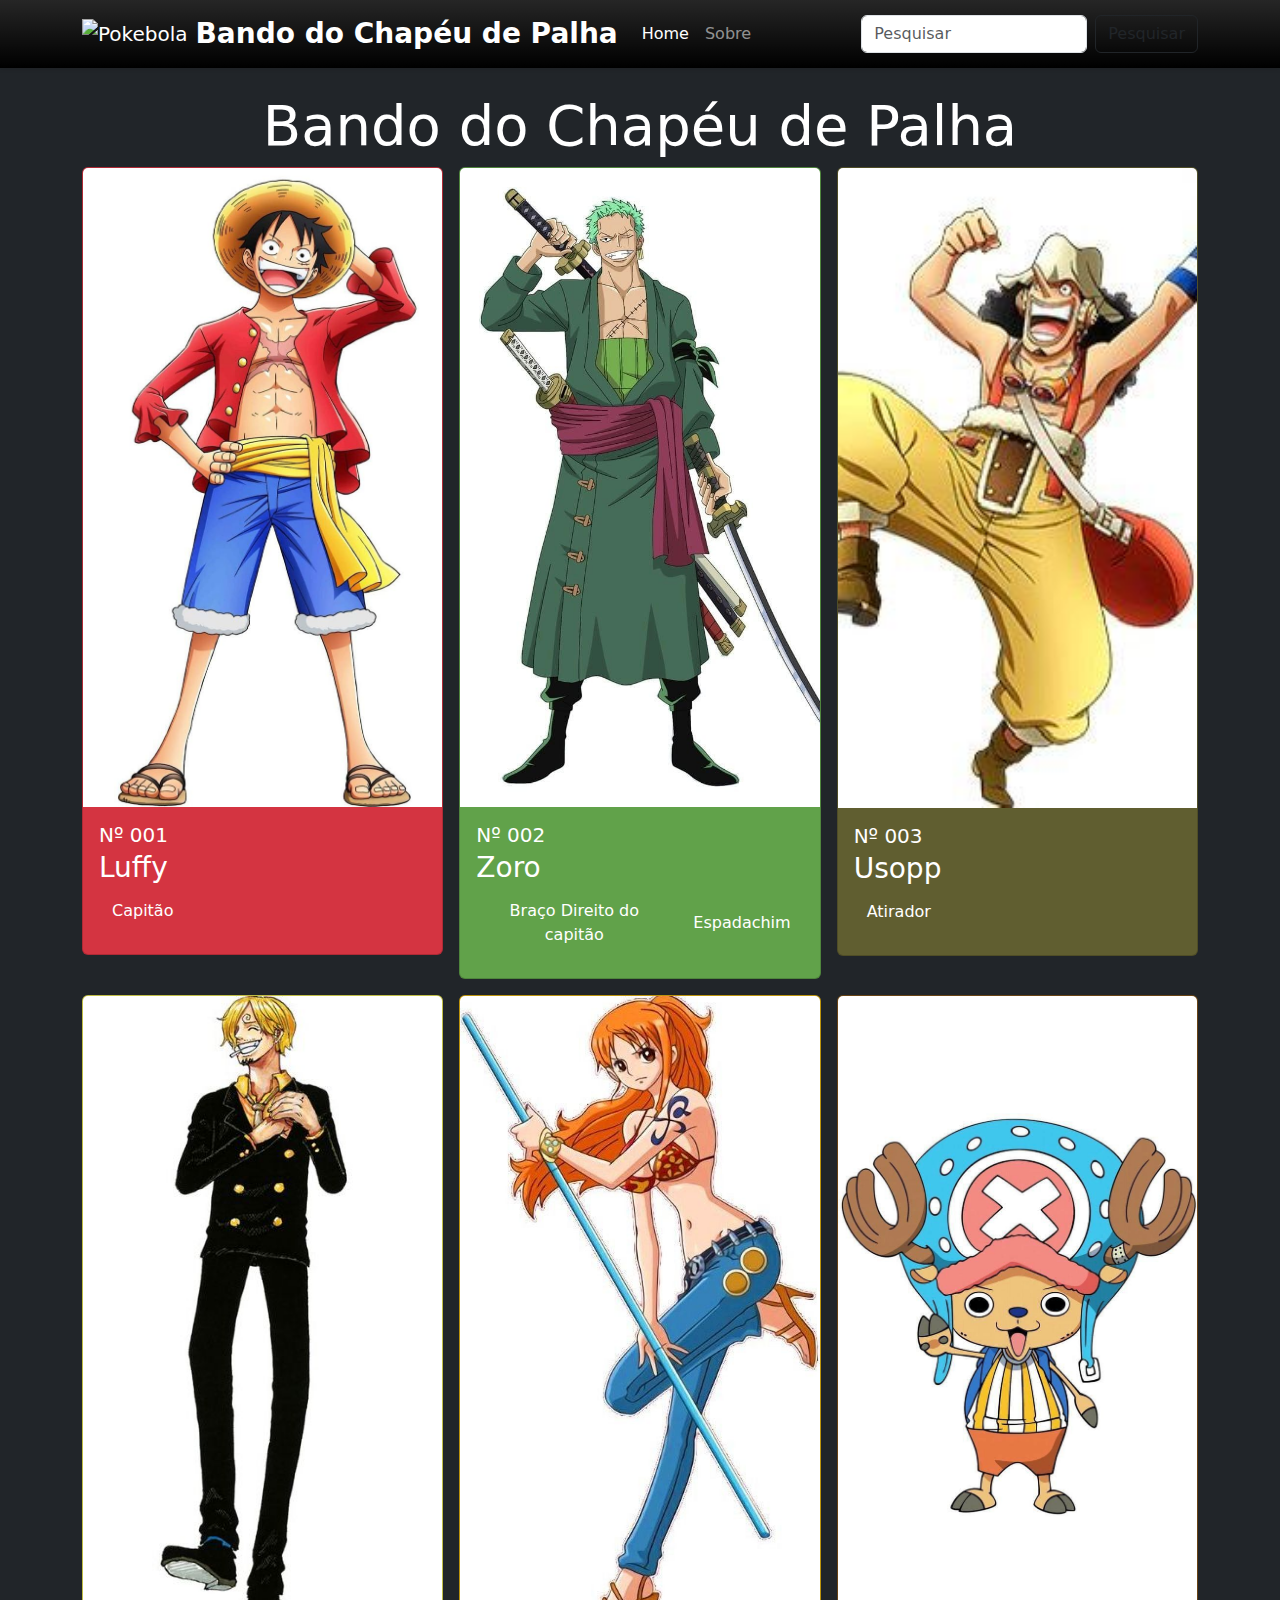
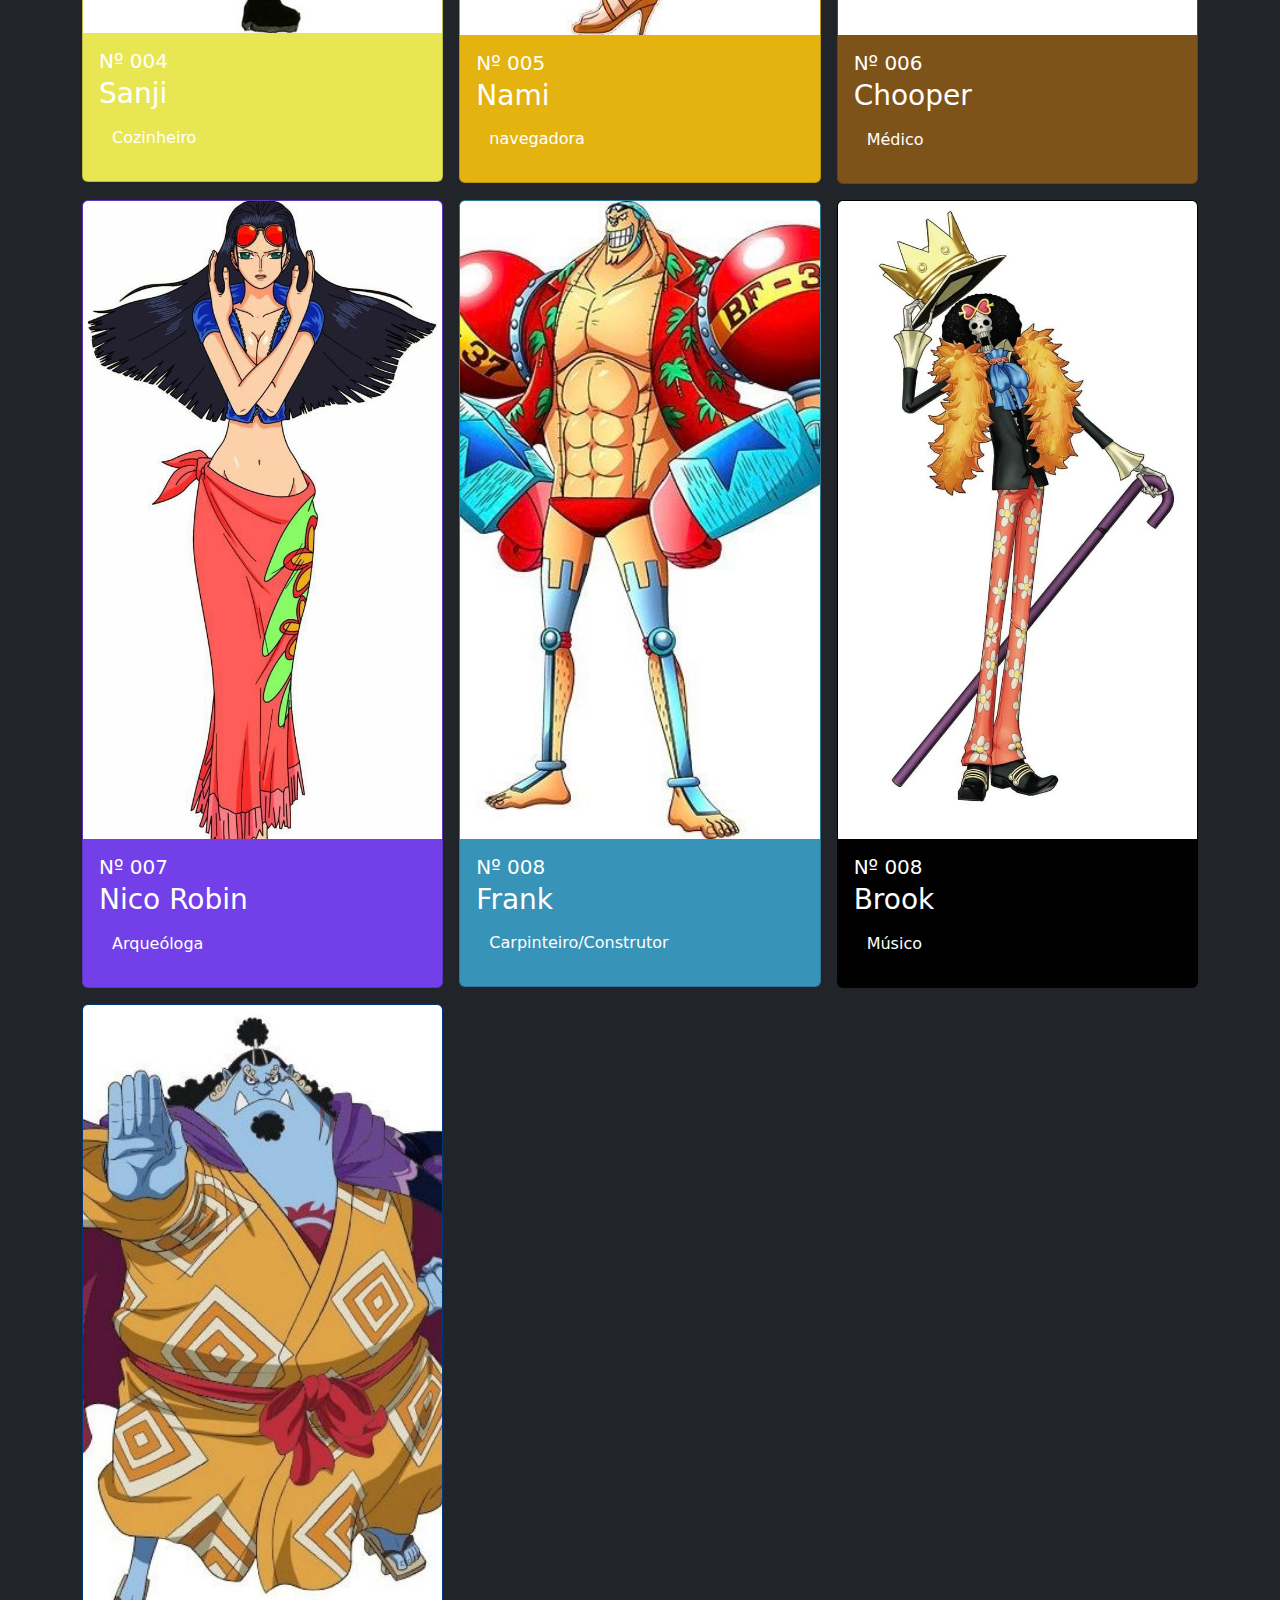
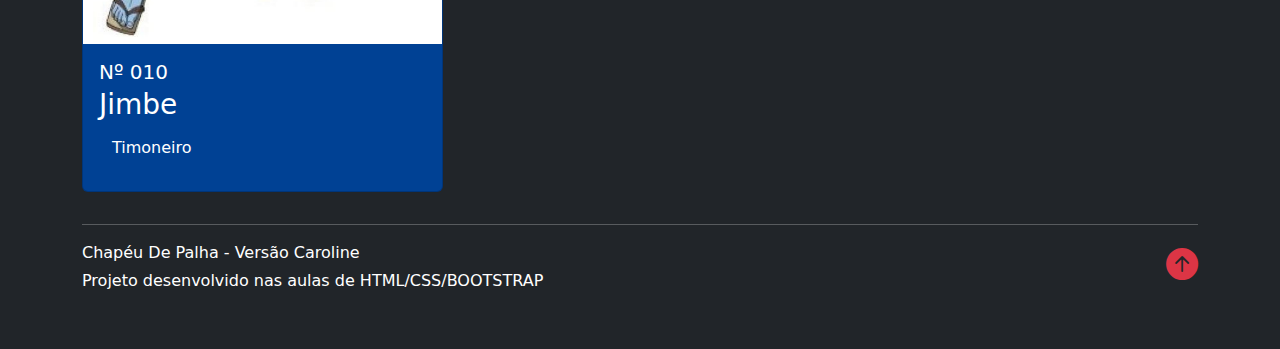
==== index.html @ 9c753f0f "Chapéu de palha" ====
<!DOCTYPE html>
<html lang="pt-br">

<head>
    <meta charset="UTF-8">
    <meta name="viewport" content="width=device-width, initial-scale=1.0">
    <title>Bando do Chapéu de Palha</title>


    <link rel="shortcut icon" href="img/" type="image/x-icon">

    <link rel="stylesheet" href="	https://cdn.jsdelivr.net/npm/bootstrap@5.3.3/dist/css/bootstrap.min.css">
    <link rel="stylesheet" href="css/site.css">
</head>

<body class="min-vh-100 bg-dark">
    <header>
        <nav class="navbar navbar-expand-lg navbar navbar-dark shadow-sm bg-black   bg-gradient">
            <div class="container ">
                <a href="index.html" class="navbar-brand d-flex align-items-center">
                    <img src="img/favicons/favicon-32x32.png" alt="Pokebola" class="me-2">
                    <strong class="fs-3">Bando do Chapéu de Palha</strong>
                </a>
                <button class="navbar-toggler" type="button" data-bs-toggle="collapse"
                    data-bs-target="#navbarSupportedContent" aria-controls="navbarSupportedContent"
                    aria-expanded="false" aria-label="Toggle navigation">
                    <span class="navbar-toggler-icon"></span>
                </button>
                <div class="collapse navbar-collapse" id="navbarSupportedContent">
                    <ul class="navbar-nav me-auto mb-2 mb-lg-0">
                        <li class="nav-item">
                            <a class="nav-link active" aria-current="page" href="index.html">Home</a>
                        </li>
                        <li class="nav-item">
                            <a class="nav-link" href="#">Sobre</a>
                        </li>
                    </ul>
                    <form class="d-flex" role="search">
                        <input class="form-control me-2" type="search" placeholder="Pesquisar" aria-label="Search">
                        <button class="btn btn-outline-dark" type="submit">Pesquisar</button>
                    </form>
                </div>
            </div>
        </nav>
    </header>

    <main>
        <div class="container text-white pt-4">
            <div class="row">
                <div class="col text-center">
                    <h1 class="display-4 text-white">
                        Bando do Chapéu de Palha

                </div>
            </div>
            <div class="row row -cols-1 row-cols-sm-2 row-cols-md-3  g-3">
                <!-- Inicio do Card do Luffy -->
                <div class="col">
                    <a href="Luffy.html" class="text-decoration-none">
                        <div class="card" style="background-color: rgba(235, 54, 69, 0.89);">
                            <img src="img/001 - luffy.jpg" alt="Luffy" class="card-img-top">
                            <div class="card-body text-white">
                                <h5 class="card-text mb-1">Nº 001</h5>
                                <h3 class="card-title">Luffy</h3>
                                <div class="d-flex gap-2 my-2">
                                    <button class="btn btn-Humano com usuário de agumanomi text-white">Capitão</button>
                                </div>
                            </div>
                        </div>
                    </a>
                </div>
                <!-- Fim do Card do Luffy -->

                <!-- Inicio do Card do Zoro -->
                <div class="col">
                    <a href="Zoro.html" class="text-decoration-none">
                        <div class="card" style="background-color: rgba(119, 204, 85, 0.75);">
                            <img src="img/002-Zoro.jpg" alt="Zoro" class="card-img-top">
                            <div class="card-body text-white">
                                <h5 class="card-text mb-1">Nº 002</h5>
                                <h3 class="card-title">Zoro</h3>
                                <div class="d-flex gap-2 my-2">
                                    <button class="btn btn-Braço Direito do capitão text-white">Braço Direito do
                                        capitão</button>
                                    <button class="btn btn-Humano text-white">Espadachim</button>
                                </div>
                            </div>
                        </div>
                    </a>
                </div>
                <!-- Fim do Card do Zoro -->

                <!-- Inicio do Card do Usopp -->
                <div class="col">
                    <a href="Usopp.html" class="text-decoration-none">
                        <div class="card" style="background-color: rgba(112, 108, 49, 0.808);">
                            <img src="img/004-usopp.jpg" alt="Usopp" class="card-img-top">
                            <div class="card-body text-white">
                                <h5 class="card-text mb-1">Nº 003</h5>
                                <h3 class="card-title">Usopp</h3>
                                <div class="d-flex gap-2 my-2">
                                    <button class="btn btn-Humano text-white">Atirador</button>
                                </div>
                            </div>
                        </div>
                    </a>
                </div>
                <!-- Fim do Card do Usopp -->


                <!-- Inicio do Card do Sanji -->
                <div class="col">
                    <a href="Sanji.html" class="text-decoration-none"></a>
                    <div class="card" style="background-color: rgb(233, 230, 84);">
                        <img src="img/003-sanji.jpg" alt="Sanji" class="card-img-top">
                        <div class="card-body text-white">
                            <h5 class="card-text mb-1">Nº 004</h5>
                            <h3 class="card-title">Sanji</h3>
                            <div class="d-flex gap-2 my-2">
                                <button class="btn btn-Humano text-white">Cozinheiro</button>
                            </div>
                        </div>
                    </div>
                    </a>
                </div>
                <!-- Fim do Card do Sanji -->

                <!-- Inicio do Card do Nami -->
                <div class="col">
                    <a href="Nami.html" class="text-decoration-none"></a>
                    <div class="card" style="background-color: rgba(236, 184, 14, 0.966);">
                        <img src="img/005-Nami.jpg" alt="Nami" class="card-img-top">
                        <div class="card-body text-white">
                            <h5 class="card-text mb-1">Nº 005</h5>
                            <h3 class="card-title">Nami</h3>
                            <div class="d-flex gap-2 my-2">
                                <button class="btn btn-Humana text-white">navegadora </button>
                            </div>
                        </div>
                    </div>
                    </a>
                </div>
                <!-- Fim do Card do Nami -->

                <!-- Inicio do Card do Chooper -->
                <div class="col">
                    <a href="Chooper" class="text-decoration-none"></a>
                    <div class="card" style="background-color: rgba(240, 139, 6, 0.452);">
                        <img src="img/006-Chooper.jpg" alt="Chooper" class="card-img-top">
                        <div class="card-body text-white">
                            <h5 class="card-text mb-1">Nº 006</h5>
                            <h3 class="card-title">Chooper</h3>
                            <div class="d-flex gap-2 my-2">
                                <button class="btn btn-Rena text-white">Médico</button>
                            </div>
                        </div>
                    </div>
                    </a>
                </div>
                <!-- Fim do Card do Chooper -->
                <!-- Inicio do Card do Nico Robin -->
                <div class="col">
                    <a href="Nico Robin" class="text-decoration-none">
                        <div class="card" style="background-color: rgba(117, 64, 241, 0.966);">
                            <img src="img/007-Nico Robin.jpg" alt="Squirtle" class="card-img-top">
                            <div class="card-body text-white">
                                <h5 class="card-text mb-1">Nº 007</h5>
                                <h3 class="card-title">Nico Robin</h3>
                                <div class="d-flex gap-2 my-2">
                                    <button class="btn btn-Humana usuária de agumanomi text-white">Arqueóloga</button>
                                </div>
                            </div>
                        </div>
                    </a>
                </div>
                <!-- Fim do Card do Nico Robin -->
                <!-- Inicio do Card do Frank -->
                <div class="col">
                    <a href="Frank" class="text-decoration-none"></a>
                    <div class="card" style="background-color: rgba(64, 191, 241, 0.719);">
                        <img src="img/008-Frank.jpg" alt="Frank" class="card-img-top">
                        <div class="card-body text-white">
                            <h5 class="card-text mb-1">Nº 008</h5>
                            <h3 class="card-title">Frank</h3>
                            <div class="d-flex gap-2 my-2">
                                <button class="btn btn-Ciborg text-white">Carpinteiro/Construtor</button>
                            </div>
                        </div>
                    </div>
                    </a>
                </div>
                <!-- Fim do Card do Frank -->
                <!-- Inicio do Card do Brook -->
                <div class="col">
                    <a href="Brook" class="text-decoration-none"></a>
                    <div class="card" style="background-color: rgba(0, 0, 0, 0.952);">
                        <img src="img/009-Brook.jpg" alt="Brook" class="card-img-top">
                        <div class="card-body text-white">
                            <h5 class="card-text mb-1">Nº 008</h5>
                            <h3 class="card-title">Brook</h3>
                            <div class="d-flex gap-2 my-2">
                                <button class="btn btn-Esqueleto text-white">Músico</button>
                            </div>
                        </div>
                    </div>
                    </a>
                </div>
                <!-- Fim do Card do Brook -->

                <!-- Inicio do Card do Jimbe -->
                <div class="col">
                    <a href="Jinbe" class="text-decoration-none"></a>
                    <div class="card" style="background-color: rgba(0, 66, 151, 0.979);">
                        <img src="img/010-jimbei.jpg" alt="Jinbe" class="card-img-top">
                        <div class="card-body text-white">
                            <h5 class="card-text mb-1">Nº 010</h5>
                            <h3 class="card-title">Jimbe</h3>
                            <div class="d-flex gap-2 my-2">
                                <button class="btn btn-Homem peixe text-white">Timoneiro</button>
                            </div>
                        </div>
                    </div>
                    </a>
                </div>
                <!-- Fim do Card do Jimbe -->

            </div>
        </div>
    </main>

    <footer class="py-3">
        <div class="container text-white">
            <hr>
            <p class="float-end">
                <a href="#">
                    <i class="bi bi-arrow-up-circle-fill text-danger fs-2"></i>
                </a>
            </p>
            <p class="mb-1"> Chapéu De Palha - Versão Caroline</p>
            <p>Projeto desenvolvido nas aulas de HTML/CSS/BOOTSTRAP</p>
        </div>
    </footer>
    <script src="https://cdn.jsdelivr.net/npm/bootstrap@5.3.3/dist/js/bootstrap.bundle.min.js"></script>
</body>

</html>170,170,153
---- css/site.css ----
@import url("https://cdn.jsdelivr.net/npm/bootstrap-icons@1.11.3/font/bootstrap-icons.min.css");

.btn-Aço {
    background-color: #aab
}

.btn-Água{
    background-color: #39f;
}

.btn-Dragão{
    background-color: #76e;
}

.btn-Elétrico {
    background-color: #fc3;
}

.btn-Fada{
    background-color: #e9e;
}

.btn-Fantasma{
    background-color: #66b;
}

.btn-Fogo{
    background-color: #f42;
}

.btn-Gelo{
    background-color: #6cf;
}

.btn-Inseto{
    background-color: #ab6;
}

.btn-Lutador{
    background-color: #b54;
}

.btn-Normal{
    background-color: #aa9;
}

.btn-Pedra{
    background-color: #ba6;
}

.btn-Planta{
    background-color: #7c5;
}

.btn-Psíquico{
    background-color: #f59;
}

.btn-Sombrio{
    background-color: #754;
}

.btn-Terrestre{
    background-color: #db5;
}

.btn-Venenoso{
    background-color: #a59;
}

.btn-Voador{
    background-color: #89f;
}

.card:hover{
    transform: scale(1.06);
    transition: 0.6s;
    z-index: 100;
    cursor: pointer;
}
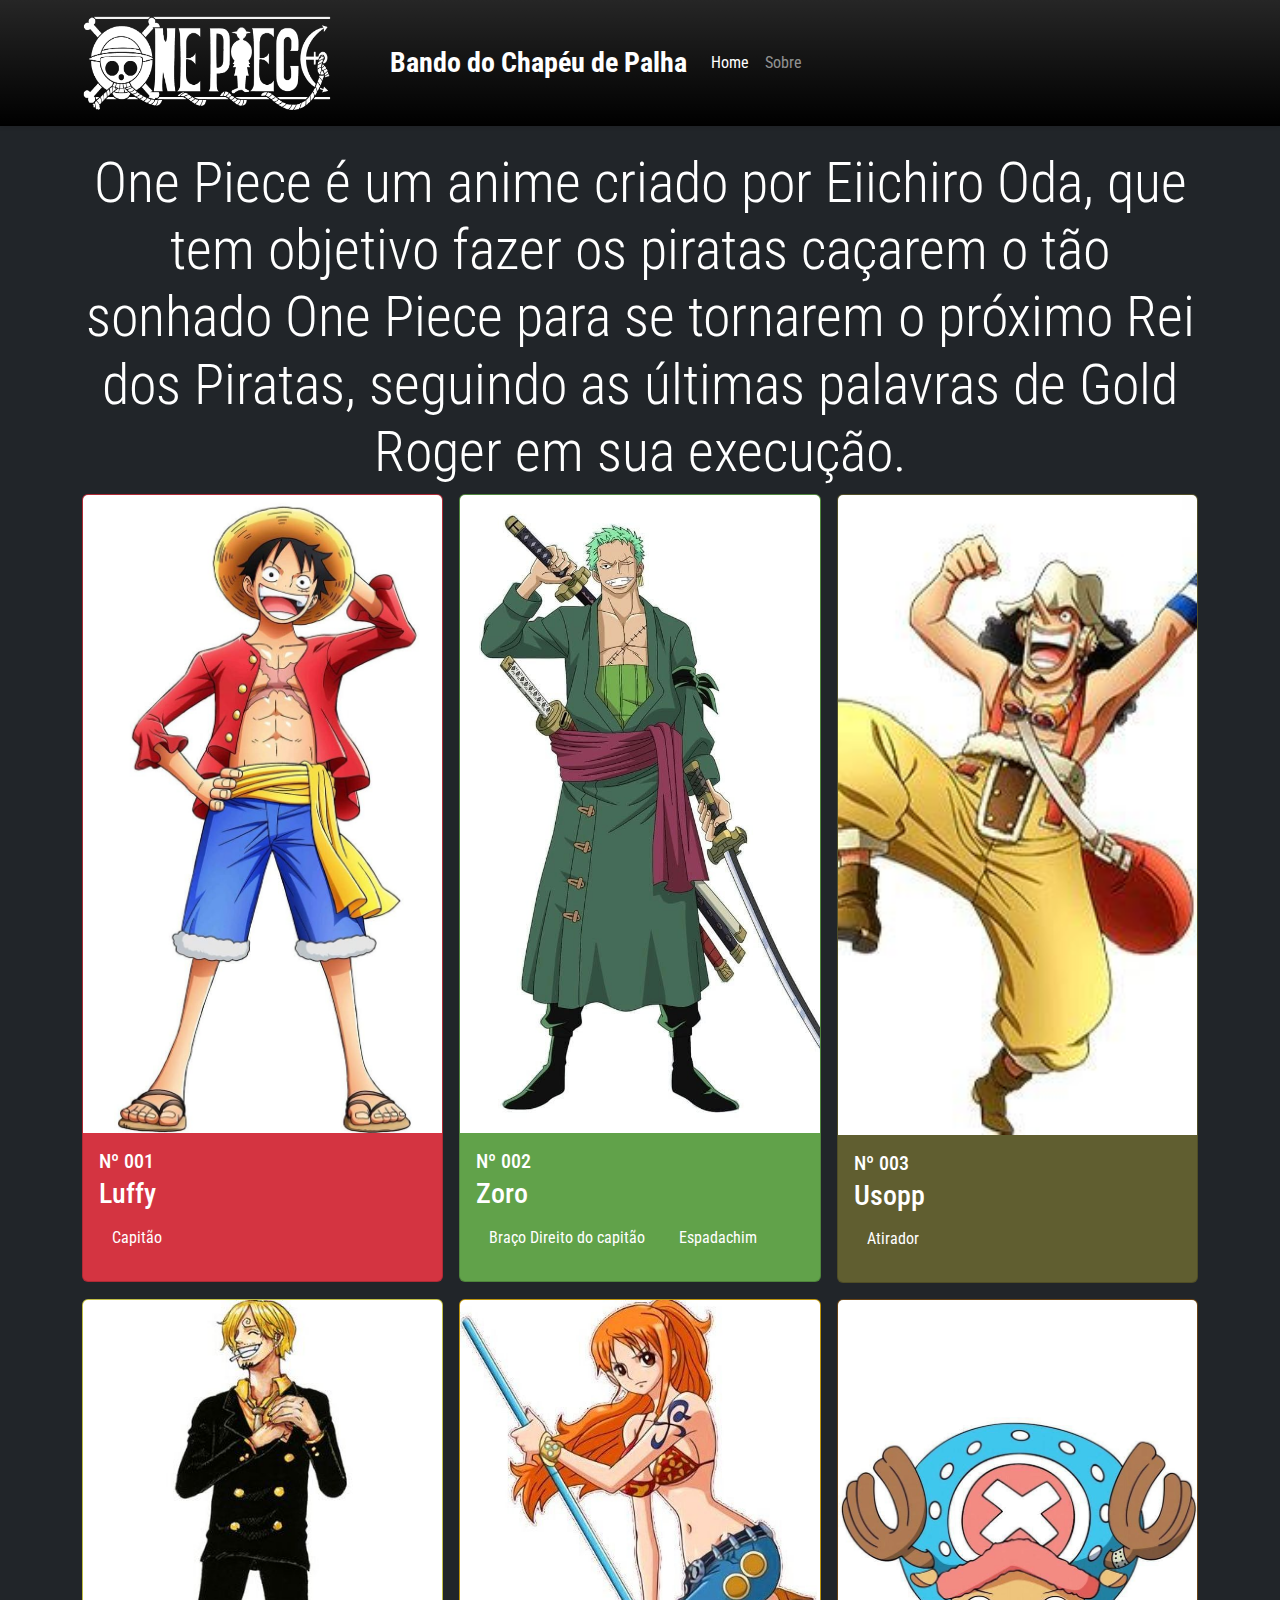
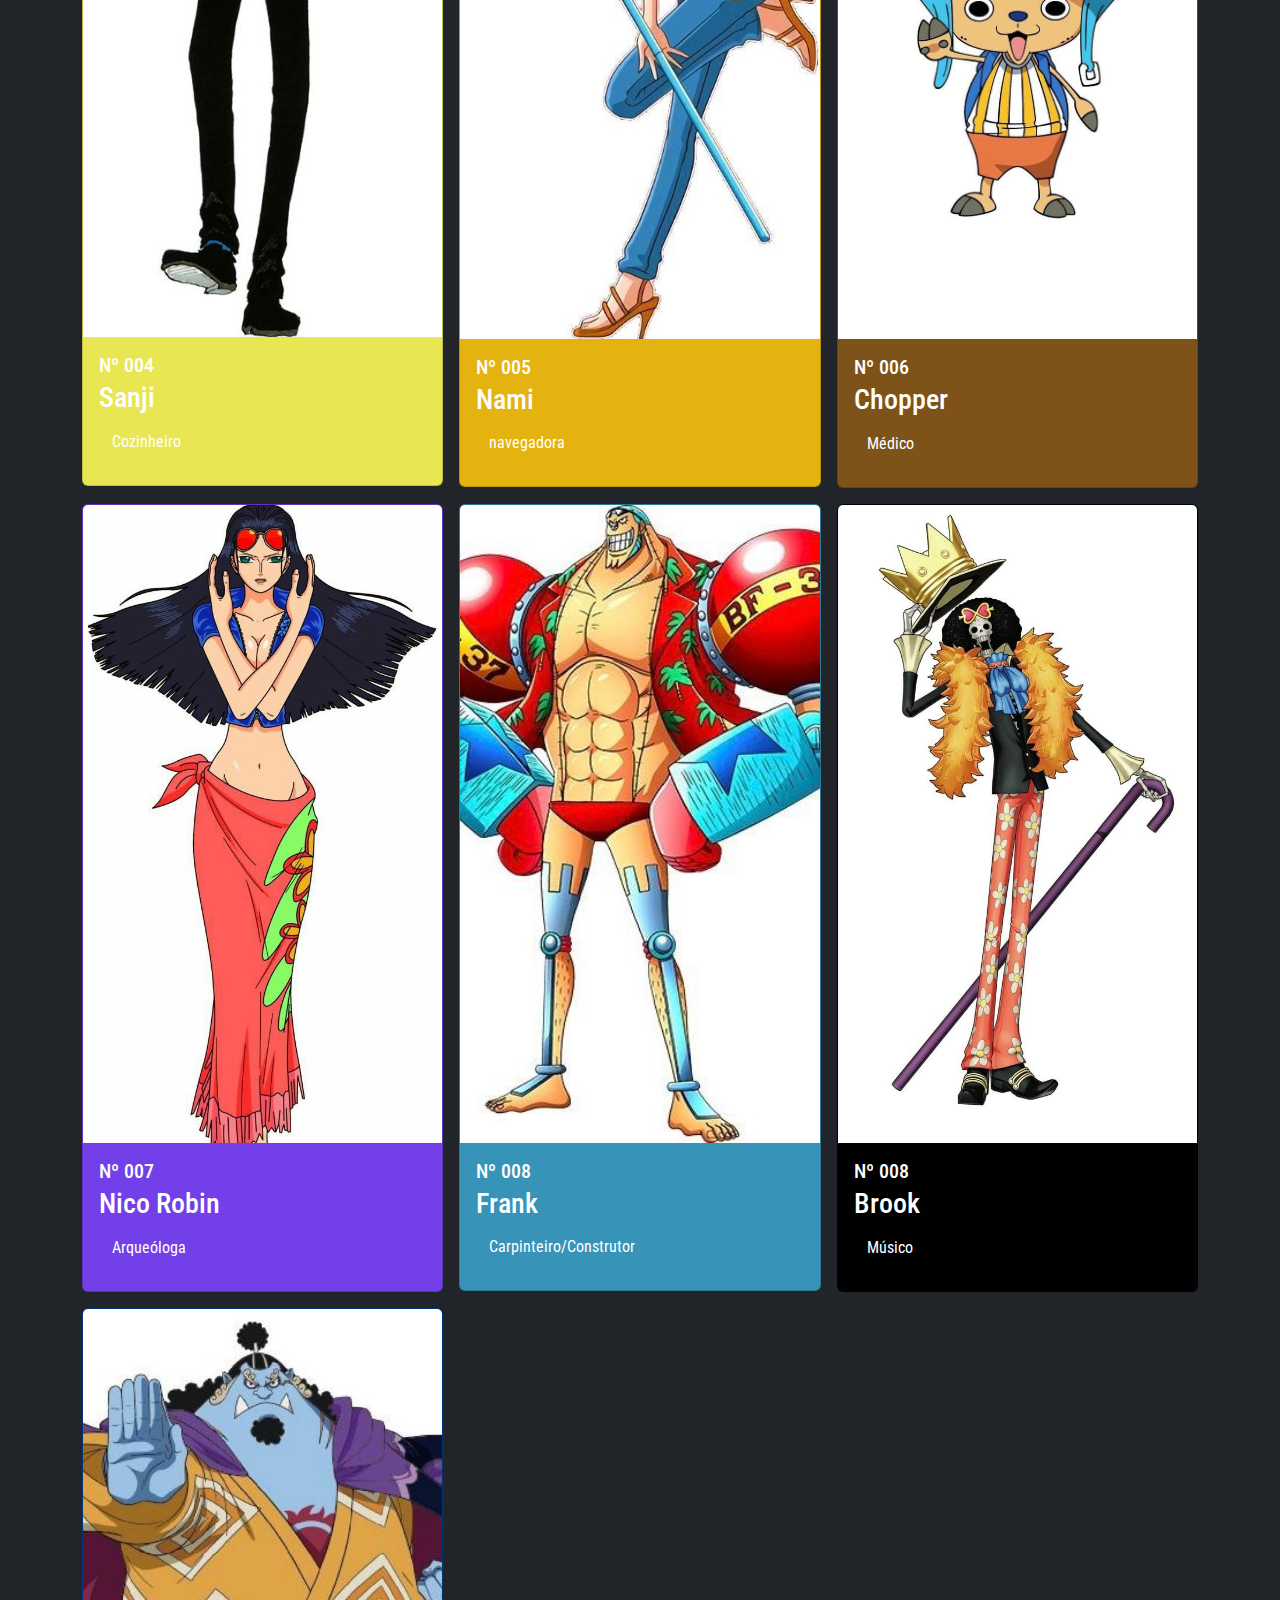
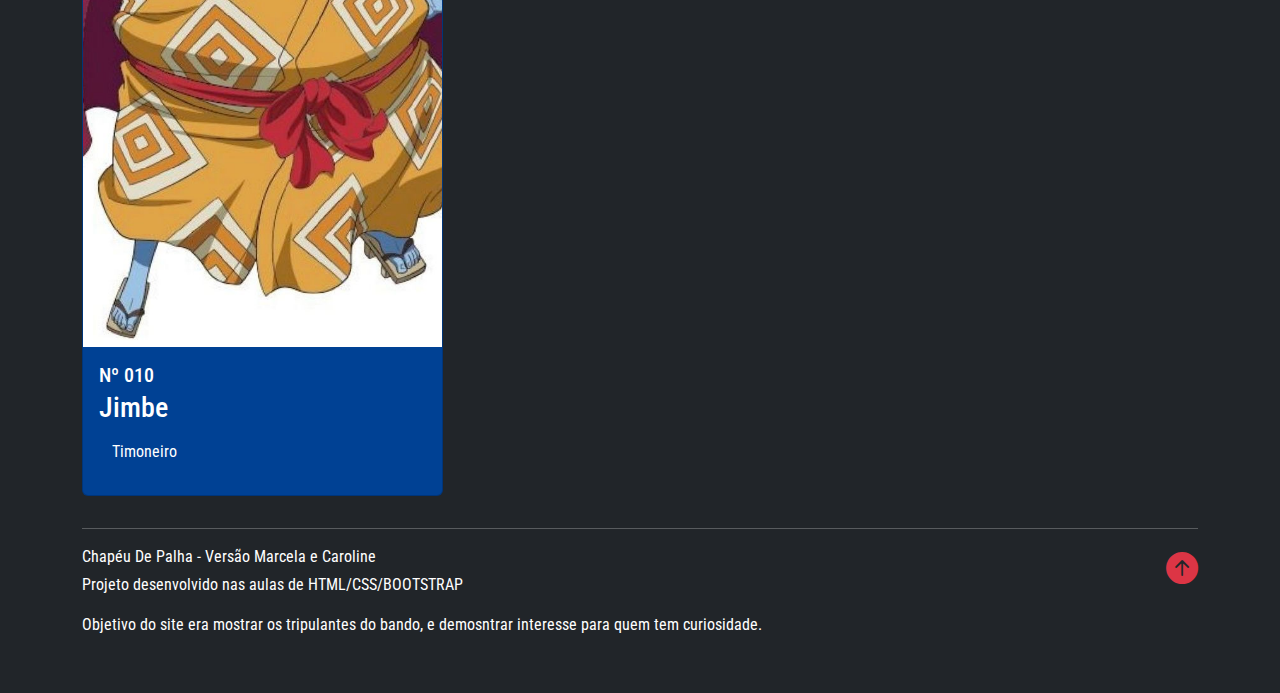
==== commit 4eb19587: "Chapeu de palha" ====
--- a/index.html
+++ b/index.html
@@ -18,7 +18,7 @@
         <nav class="navbar navbar-expand-lg navbar navbar-dark shadow-sm bg-black   bg-gradient">
             <div class="container ">
                 <a href="index.html" class="navbar-brand d-flex align-items-center">
-                    <img src="img/favicons/favicon-32x32.png" alt="Pokebola" class="me-2">
+                    <img src="img/logo.jpg" alt="" class="me-2 logo">
                     <strong class="fs-3">Bando do Chapéu de Palha</strong>
                 </a>
                 <button class="navbar-toggler" type="button" data-bs-toggle="collapse"
@@ -35,10 +35,6 @@
                             <a class="nav-link" href="#">Sobre</a>
                         </li>
                     </ul>
-                    <form class="d-flex" role="search">
-                        <input class="form-control me-2" type="search" placeholder="Pesquisar" aria-label="Search">
-                        <button class="btn btn-outline-dark" type="submit">Pesquisar</button>
-                    </form>
                 </div>
             </div>
         </nav>
@@ -49,7 +45,10 @@
             <div class="row">
                 <div class="col text-center">
                     <h1 class="display-4 text-white">
-                        Bando do Chapéu de Palha
+                        
+                         One Piece é um anime criado por Eiichiro Oda, que tem objetivo fazer 
+                         os piratas caçarem o tão sonhado One Piece para se tornarem o próximo Rei dos Piratas, 
+                         seguindo as últimas palavras de Gold Roger em sua execução. <del></del>
 
                 </div>
             </div>
@@ -110,57 +109,57 @@
 
                 <!-- Inicio do Card do Sanji -->
                 <div class="col">
-                    <a href="Sanji.html" class="text-decoration-none"></a>
-                    <div class="card" style="background-color: rgb(233, 230, 84);">
-                        <img src="img/003-sanji.jpg" alt="Sanji" class="card-img-top">
-                        <div class="card-body text-white">
-                            <h5 class="card-text mb-1">Nº 004</h5>
-                            <h3 class="card-title">Sanji</h3>
-                            <div class="d-flex gap-2 my-2">
-                                <button class="btn btn-Humano text-white">Cozinheiro</button>
-                            </div>
-                        </div>
-                    </div>
+                    <a href="Sanji.html" class="text-decoration-none">
+                        <div class="card" style="background-color: rgb(233, 230, 84);">
+                            <img src="img/003-sanji.jpg" alt="Sanji" class="card-img-top">
+                            <div class="card-body text-white">
+                                <h5 class="card-text mb-1">Nº 004</h5>
+                                <h3 class="card-title">Sanji</h3>
+                                <div class="d-flex gap-2 my-2">
+                                    <button class="btn btn-Humano text-white">Cozinheiro</button>
+                                </div>
+                            </div>
+                        </div>
                     </a>
                 </div>
                 <!-- Fim do Card do Sanji -->
 
                 <!-- Inicio do Card do Nami -->
                 <div class="col">
-                    <a href="Nami.html" class="text-decoration-none"></a>
-                    <div class="card" style="background-color: rgba(236, 184, 14, 0.966);">
-                        <img src="img/005-Nami.jpg" alt="Nami" class="card-img-top">
-                        <div class="card-body text-white">
-                            <h5 class="card-text mb-1">Nº 005</h5>
-                            <h3 class="card-title">Nami</h3>
-                            <div class="d-flex gap-2 my-2">
-                                <button class="btn btn-Humana text-white">navegadora </button>
-                            </div>
-                        </div>
-                    </div>
+                    <a href="Nami.html" class="text-decoration-none">
+                        <div class="card" style="background-color: rgba(236, 184, 14, 0.966);">
+                            <img src="img/005-Nami.jpg" alt="Nami" class="card-img-top">
+                            <div class="card-body text-white">
+                                <h5 class="card-text mb-1">Nº 005</h5>
+                                <h3 class="card-title">Nami</h3>
+                                <div class="d-flex gap-2 my-2">
+                                    <button class="btn btn-Humana text-white">navegadora </button>
+                                </div>
+                            </div>
+                        </div>
                     </a>
                 </div>
                 <!-- Fim do Card do Nami -->
 
-                <!-- Inicio do Card do Chooper -->
-                <div class="col">
-                    <a href="Chooper" class="text-decoration-none"></a>
-                    <div class="card" style="background-color: rgba(240, 139, 6, 0.452);">
-                        <img src="img/006-Chooper.jpg" alt="Chooper" class="card-img-top">
-                        <div class="card-body text-white">
-                            <h5 class="card-text mb-1">Nº 006</h5>
-                            <h3 class="card-title">Chooper</h3>
-                            <div class="d-flex gap-2 my-2">
-                                <button class="btn btn-Rena text-white">Médico</button>
-                            </div>
-                        </div>
-                    </div>
-                    </a>
-                </div>
-                <!-- Fim do Card do Chooper -->
+                <!-- Inicio do Card do Chopper -->
+                <div class="col">
+                    <a href="Chopper.html" class="text-decoration-none">
+                        <div class="card" style="background-color: rgba(240, 139, 6, 0.452);">
+                            <img src="img/006-Chooper.jpg" alt="Chopper" class="card-img-top">
+                            <div class="card-body text-white">
+                                <h5 class="card-text mb-1">Nº 006</h5>
+                                <h3 class="card-title">Chopper</h3>
+                                <div class="d-flex gap-2 my-2">
+                                    <button class="btn btn-Rena text-white">Médico</button>
+                                </div>
+                            </div>
+                        </div>
+                    </a>
+                </div>
+                <!-- Fim do Card do Chopper -->
                 <!-- Inicio do Card do Nico Robin -->
                 <div class="col">
-                    <a href="Nico Robin" class="text-decoration-none">
+                    <a href="Nico Robin.html" class="text-decoration-none">
                         <div class="card" style="background-color: rgba(117, 64, 241, 0.966);">
                             <img src="img/007-Nico Robin.jpg" alt="Squirtle" class="card-img-top">
                             <div class="card-body text-white">
@@ -176,50 +175,50 @@
                 <!-- Fim do Card do Nico Robin -->
                 <!-- Inicio do Card do Frank -->
                 <div class="col">
-                    <a href="Frank" class="text-decoration-none"></a>
-                    <div class="card" style="background-color: rgba(64, 191, 241, 0.719);">
-                        <img src="img/008-Frank.jpg" alt="Frank" class="card-img-top">
-                        <div class="card-body text-white">
-                            <h5 class="card-text mb-1">Nº 008</h5>
-                            <h3 class="card-title">Frank</h3>
-                            <div class="d-flex gap-2 my-2">
-                                <button class="btn btn-Ciborg text-white">Carpinteiro/Construtor</button>
-                            </div>
-                        </div>
-                    </div>
+                    <a href="Frank.html" class="text-decoration-none">
+                        <div class="card" style="background-color: rgba(64, 191, 241, 0.719);">
+                            <img src="img/008-Frank.jpg" alt="Frank" class="card-img-top">
+                            <div class="card-body text-white">
+                                <h5 class="card-text mb-1">Nº 008</h5>
+                                <h3 class="card-title">Frank</h3>
+                                <div class="d-flex gap-2 my-2">
+                                    <button class="btn btn-Ciborg text-white">Carpinteiro/Construtor</button>
+                                </div>
+                            </div>
+                        </div>
                     </a>
                 </div>
                 <!-- Fim do Card do Frank -->
                 <!-- Inicio do Card do Brook -->
                 <div class="col">
-                    <a href="Brook" class="text-decoration-none"></a>
-                    <div class="card" style="background-color: rgba(0, 0, 0, 0.952);">
-                        <img src="img/009-Brook.jpg" alt="Brook" class="card-img-top">
-                        <div class="card-body text-white">
-                            <h5 class="card-text mb-1">Nº 008</h5>
-                            <h3 class="card-title">Brook</h3>
-                            <div class="d-flex gap-2 my-2">
-                                <button class="btn btn-Esqueleto text-white">Músico</button>
-                            </div>
-                        </div>
-                    </div>
+                    <a href="Brook.html " class="text-decoration-none">
+                        <div class="card" style="background-color: rgba(0, 0, 0, 0.952);">
+                            <img src="img/009-Brook.jpg" alt="Brook" class="card-img-top">
+                            <div class="card-body text-white">
+                                <h5 class="card-text mb-1">Nº 008</h5>
+                                <h3 class="card-title">Brook</h3>
+                                <div class="d-flex gap-2 my-2">
+                                    <button class="btn btn-Esqueleto text-white">Músico</button>
+                                </div>
+                            </div>
+                        </div>
                     </a>
                 </div>
                 <!-- Fim do Card do Brook -->
 
                 <!-- Inicio do Card do Jimbe -->
                 <div class="col">
-                    <a href="Jinbe" class="text-decoration-none"></a>
-                    <div class="card" style="background-color: rgba(0, 66, 151, 0.979);">
-                        <img src="img/010-jimbei.jpg" alt="Jinbe" class="card-img-top">
-                        <div class="card-body text-white">
-                            <h5 class="card-text mb-1">Nº 010</h5>
-                            <h3 class="card-title">Jimbe</h3>
-                            <div class="d-flex gap-2 my-2">
-                                <button class="btn btn-Homem peixe text-white">Timoneiro</button>
-                            </div>
-                        </div>
-                    </div>
+                    <a href="Jimbe.html" class="text-decoration-none">
+                        <div class="card" style="background-color: rgba(0, 66, 151, 0.979);">
+                            <img src="img/010-jimbei.jpg" alt="Jinbe" class="card-img-top">
+                            <div class="card-body text-white">
+                                <h5 class="card-text mb-1">Nº 010</h5>
+                                <h3 class="card-title">Jimbe</h3>
+                                <div class="d-flex gap-2 my-2">
+                                    <button class="btn btn-Homem peixe text-white">Timoneiro</button>
+                                </div>
+                            </div>
+                        </div>
                     </a>
                 </div>
                 <!-- Fim do Card do Jimbe -->
@@ -236,8 +235,11 @@
                     <i class="bi bi-arrow-up-circle-fill text-danger fs-2"></i>
                 </a>
             </p>
-            <p class="mb-1"> Chapéu De Palha - Versão Caroline</p>
+            <p class="mb-1"> Chapéu De Palha - Versão Marcela e Caroline</p>
             <p>Projeto desenvolvido nas aulas de HTML/CSS/BOOTSTRAP</p>
+            <p> Objetivo do site era mostrar os tripulantes do bando, e demosntrar interesse para 
+                quem tem curiosidade.
+            </p>   
         </div>
     </footer>
     <script src="https://cdn.jsdelivr.net/npm/bootstrap@5.3.3/dist/js/bootstrap.bundle.min.js"></script>
--- a/css/site.css
+++ b/css/site.css
@@ -1,4 +1,8 @@
 @import url("https://cdn.jsdelivr.net/npm/bootstrap-icons@1.11.3/font/bootstrap-icons.min.css");
+@import url('https://fonts.googleapis.com/css2?family=Roboto+Condensed:ital,wght@0,100..900;1,100..900&display=swap');
+body{
+    font-family: "Roboto Condensed", sans-serif;
+}
 
 .btn-Aço {
     background-color: #aab
@@ -77,4 +81,9 @@
     transition: 0.6s;
     z-index: 100;
     cursor: pointer;
+}
+
+.logo {
+    height: 100px;
+    width: 300px;
 }